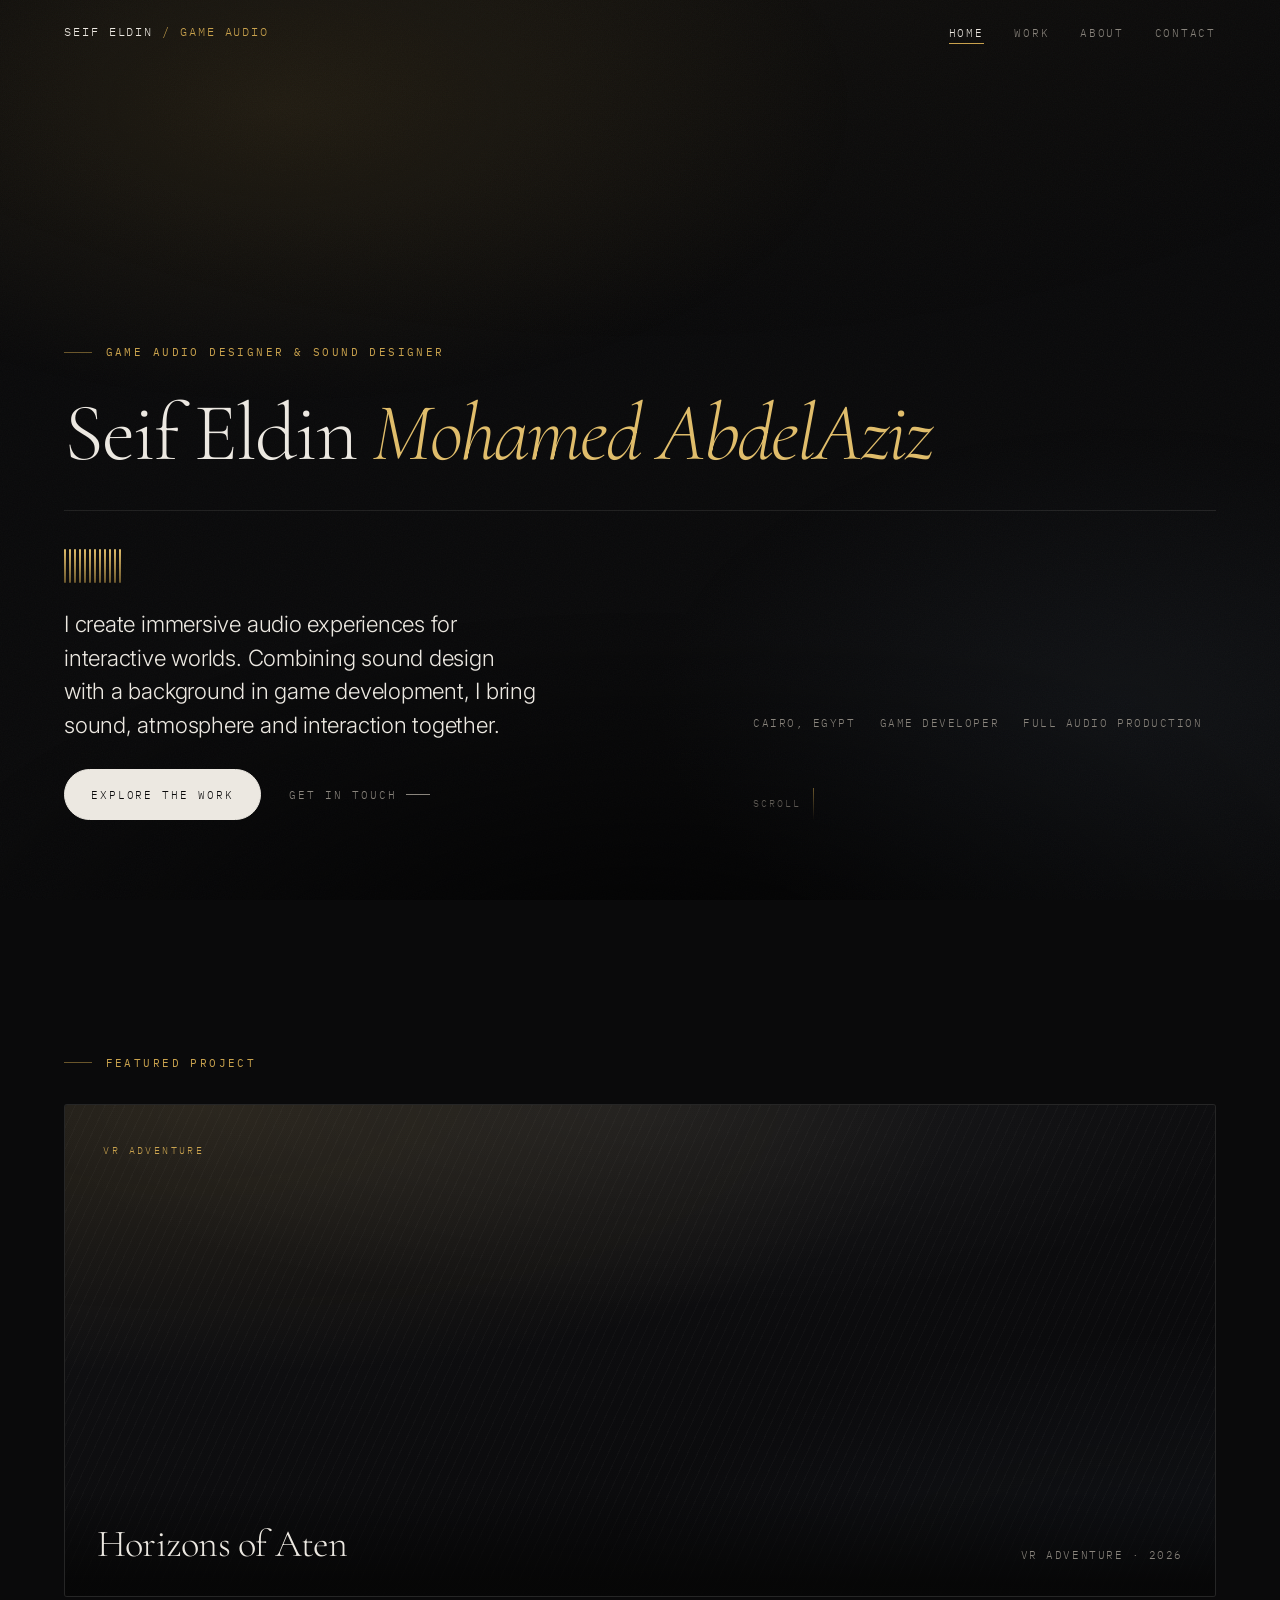
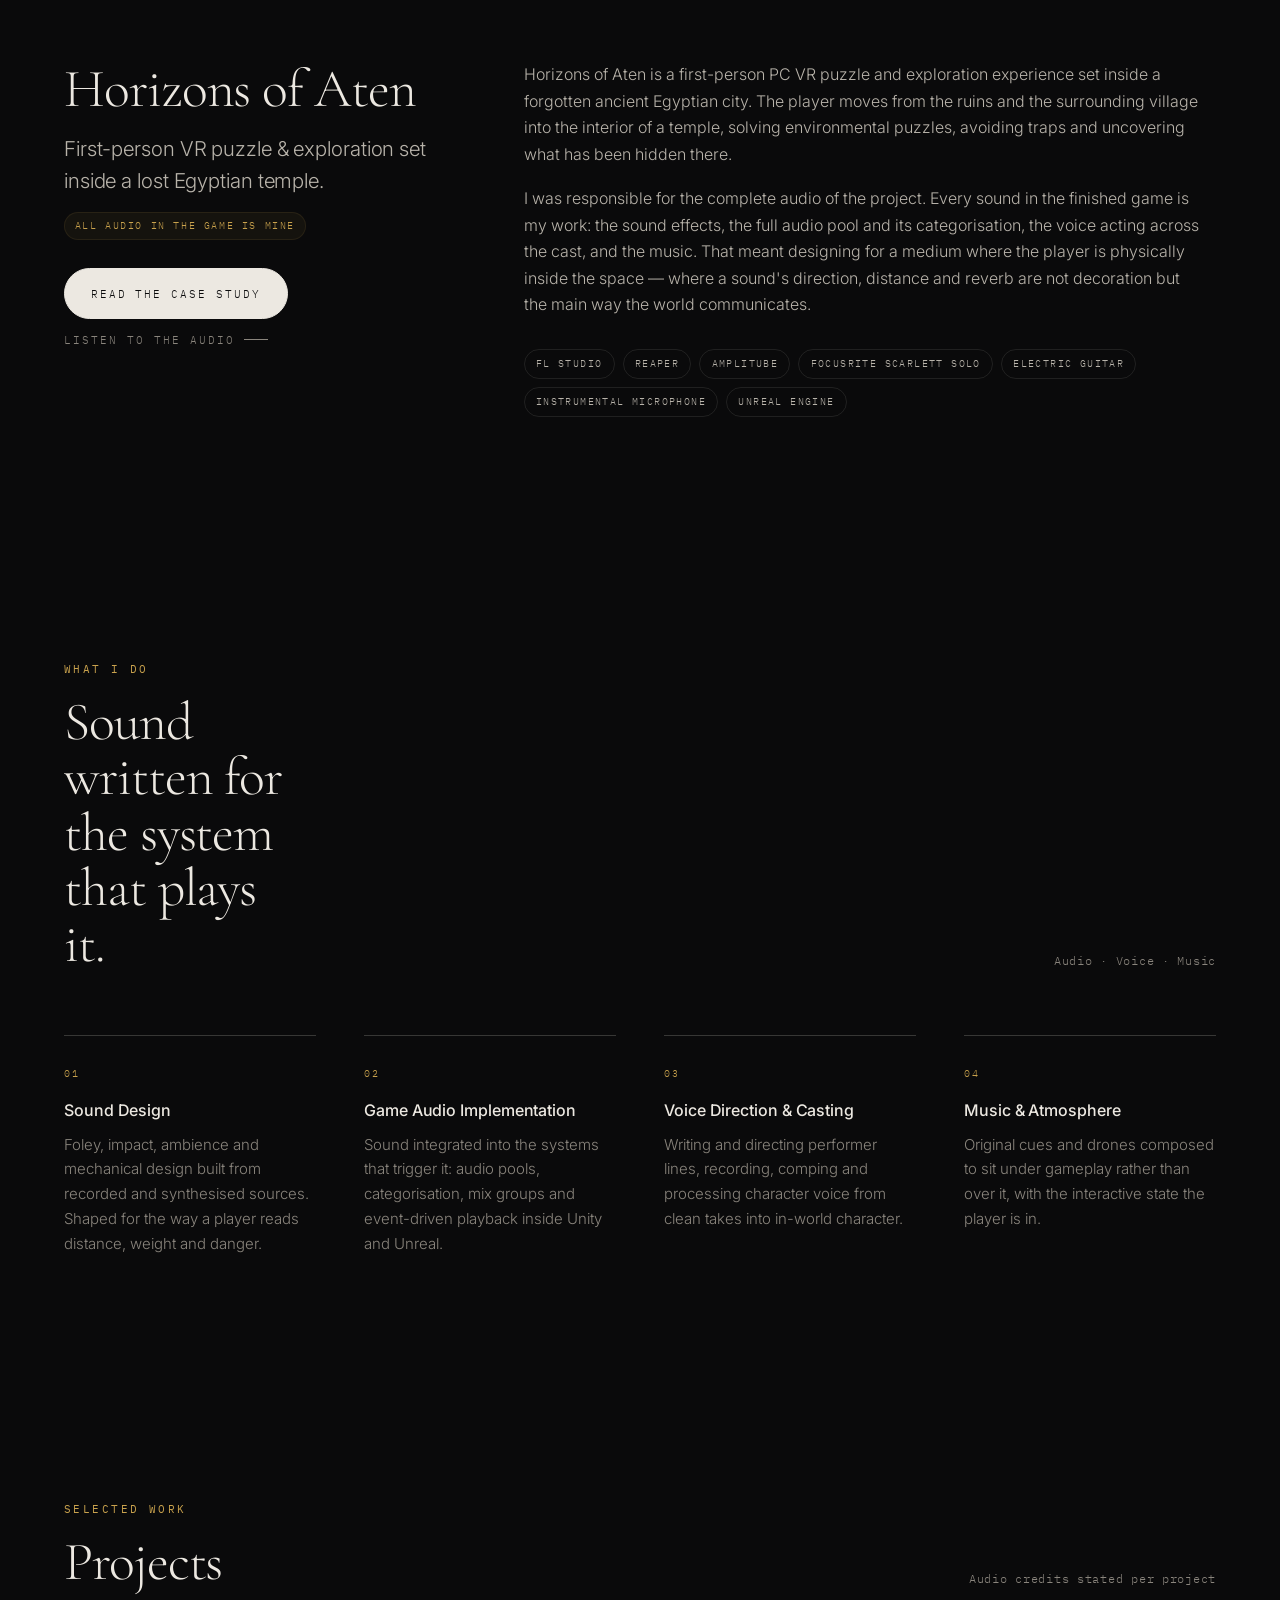
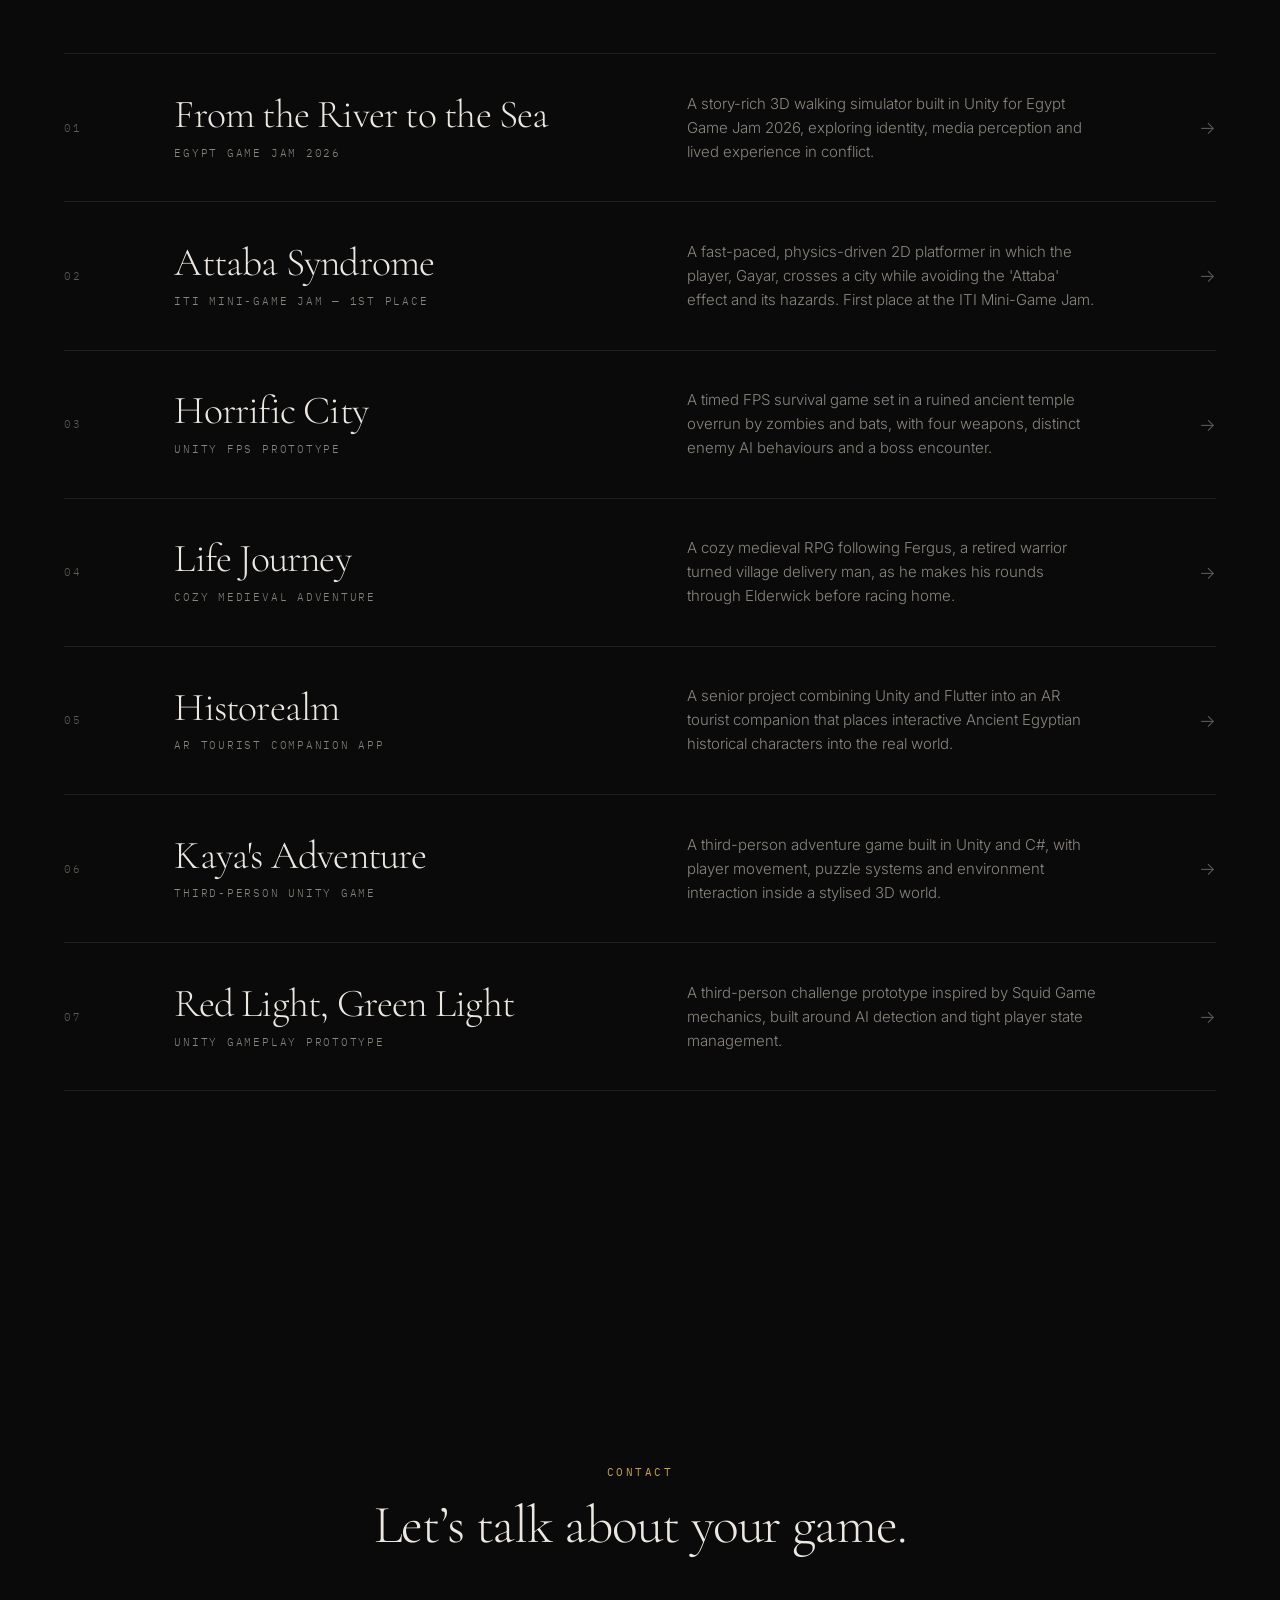
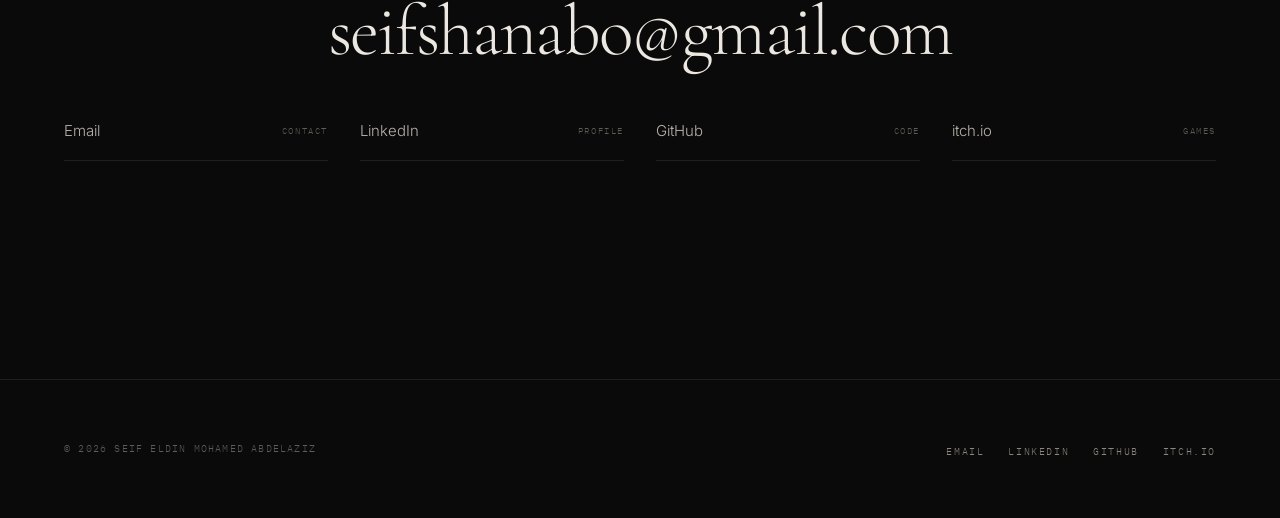
==== index.html @ 25023791 "Add game audio and sound design portfolio site Static HTML/CSS/JS portfolio with a shared audio engi" ====
<!doctype html>
<html lang="en">
<head>
<meta charset="utf-8">
<meta name="viewport" content="width=device-width, initial-scale=1">

<title>Seif Eldin — Game Audio Designer &amp; Sound Designer</title>
<meta name="description" content="Game Audio Designer and Sound Designer creating immersive sound for interactive worlds. Full audio direction, sound effects, voice and music for the VR adventure Horizons of Aten.">
<meta name="author" content="Seif Eldin Mohamed AbdelAziz">
<meta name="theme-color" content="#0a0a0b">
<meta name="robots" content="index, follow">

<meta property="og:type" content="website">
<meta property="og:title" content="Seif Eldin — Game Audio Designer &amp; Sound Designer">
<meta property="og:description" content="Immersive audio for interactive worlds. Sound design, voice and music — with a background in game development.">
<meta property="og:site_name" content="Seif Eldin">
<meta name="twitter:card" content="summary_large_image">

<link rel="icon" href="data:image/svg+xml,%3Csvg xmlns='http://www.w3.org/2000/svg' viewBox='0 0 32 32'%3E%3Crect width='32' height='32' fill='%230a0a0b'/%3E%3Cg fill='%23c9a24d'%3E%3Crect x='6' y='13' width='2' height='6'/%3E%3Crect x='10' y='9' width='2' height='14'/%3E%3Crect x='14' y='5' width='2' height='22'/%3E%3Crect x='18' y='10' width='2' height='12'/%3E%3Crect x='22' y='14' width='2' height='4'/%3E%3C/g%3E%3C/svg%3E">

<link rel="preconnect" href="https://fonts.googleapis.com">
<link rel="preconnect" href="https://fonts.gstatic.com" crossorigin>
<link rel="stylesheet" href="https://fonts.googleapis.com/css2?family=Cormorant+Garamond:ital,wght@0,300;0,400;1,300&family=IBM+Plex+Mono:wght@400;500&family=Inter:wght@300;400;500&display=swap">
<link rel="stylesheet" href="assets/css/site.css">
</head>

<body>

<a class="skip-link" href="#main">Skip to content</a>

<nav class="nav" id="nav">
  <div class="container nav__inner">
    <a class="nav__mark" href="index.html">Seif Eldin<span>&nbsp;/ Game Audio</span></a>

    <button class="nav__toggle" id="navToggle" type="button" aria-expanded="false" aria-controls="navLinks" aria-label="Toggle navigation">
      <span></span>
      <span></span>
    </button>

    <ul class="nav__links" id="navLinks">
      <li><a class="nav__link" href="index.html" aria-current="page">Home</a></li>
      <li><a class="nav__link" href="#work">Work</a></li>
      <li><a class="nav__link" href="about.html">About</a></li>
      <li><a class="nav__link" href="#contact">Contact</a></li>
    </ul>
  </div>
</nav>

<main id="main">

  <!-- ============================================================ HERO -->
  <section class="hero">
    <div class="hero__glow" aria-hidden="true"></div>

    <div class="container hero__inner">
      <p class="eyebrow eyebrow--accent">Game Audio Designer &amp; Sound Designer</p>

      <h1 class="h1 hero__title">Seif Eldin <em>Mohamed AbdelAziz</em></h1>

      <div class="hero__cols">
        <div>
          <div class="hero__bars" aria-hidden="true">
            <i></i><i></i><i></i><i></i><i></i><i></i><i></i><i></i><i></i><i></i><i></i><i></i>
          </div>

          <p class="hero__intro">I create immersive audio experiences for interactive worlds. Combining sound design with a background in game development, I bring sound, atmosphere and interaction together.</p>

          <div class="hero__actions">
            <a class="btn btn--solid" href="#featured">Explore the work</a>
            <a class="link-arrow" href="#contact">Get in touch <i></i></a>
          </div>
        </div>

        <div>
          <p class="hero__meta">
            <span>Cairo, Egypt</span>
            <span>Game Developer</span>
            <span>Full audio production</span>
          </p>
          <p class="scroll-cue">Scroll <i></i></p>
        </div>
      </div>
    </div>
  </section>

  <!-- ======================================================== FEATURED -->
  <section class="section" id="featured" aria-labelledby="featured-heading">
    <div class="container">
      <p class="eyebrow eyebrow--accent" id="featured-heading">Featured project</p>
      <div id="featured-root" class="mt-m reveal"></div>
    </div>
  </section>

  <!-- ==================================================== CAPABILITIES -->
  <section class="section section--tight" id="capabilities">
    <div class="container">
      <div class="section-head reveal">
        <div class="section-head__title">
          <p class="eyebrow eyebrow--accent eyebrow--bare">What I do</p>
          <h2 class="h2 mt-s">Sound written for the system that plays it.</h2>
        </div>
        <p class="mono">Audio &middot; Voice &middot; Music</p>
      </div>

      <div class="capability-grid reveal" id="capabilities-root"></div>
    </div>
  </section>

  <!-- ============================================================= WORK -->
  <section class="section" id="work">
    <div class="container">
      <div class="section-head reveal">
        <div class="section-head__title">
          <p class="eyebrow eyebrow--accent eyebrow--bare">Selected work</p>
          <h2 class="h2 mt-s">Projects</h2>
        </div>
        <p class="mono">Audio credits stated per project</p>
      </div>

      <ul class="project-list reveal" id="project-list"></ul>
    </div>
  </section>

  <!-- ========================================================== CONTACT -->
  <section class="section section--tight" id="contact">
    <div class="container contact-cta reveal">
      <p class="eyebrow eyebrow--accent eyebrow--bare is-centered">Contact</p>
      <h2 class="h2 mt-s">Let&rsquo;s talk about your game.</h2>

      <p class="mt-s">
        <a class="contact-cta__email" href="mailto:seifshanabo@gmail.com">seifshanabo@gmail.com</a>
      </p>

      <ul class="link-list" id="contact-links"></ul>
    </div>
  </section>

</main>

<footer class="footer">
  <div class="container footer__inner">
    <p class="footer__note">&copy; <span id="year">2026</span> Seif Eldin Mohamed AbdelAziz</p>
    <ul class="footer__links" id="footer-links"></ul>
  </div>
</footer>

<script src="assets/js/data.js"></script>
<script src="assets/js/audio.js"></script>
<script src="assets/js/site.js"></script>
</body>
</html>
---- assets/css/site.css ----
/* ==========================================================================
   Seif Eldin — Game Audio & Sound Design Portfolio
   Design system: dark cinematic editorial
   --------------------------------------------------------------------------
   Contents
   01. Tokens
   02. Reset & base
   03. Layout primitives
   04. Typography
   05. Navigation
   06. Hero
   07. Media surfaces
   08. Project list & cards
   09. Audio player
   10. A/B comparison player
   11. Project page
   12. About page
   13. Contact & footer
   14. Utilities & motion
   ========================================================================== */

/* 01. Tokens =============================================================== */

:root {
  /* Surfaces */
  --bg: #0a0a0b;
  --bg-elevated: #101011;
  --bg-deep: #060606;
  --surface: rgba(236, 232, 225, 0.028);
  --surface-hover: rgba(236, 232, 225, 0.05);

  /* Ink */
  --ink: #ece8e1;
  --ink-soft: #b8b3aa;
  --ink-dim: #8a857d;
  --ink-faint: #5f5b55;

  /* Lines */
  --line: rgba(236, 232, 225, 0.1);
  --line-strong: rgba(236, 232, 225, 0.2);

  /* Accent — restrained Egyptian gold */
  --accent: #c9a24d;
  --accent-bright: #e0bd6b;
  --accent-dim: rgba(201, 162, 77, 0.5);
  --accent-veil: rgba(201, 162, 77, 0.1);

  /* Type */
  --font-display: "Cormorant Garamond", "Iowan Old Style", "Palatino Linotype", Palatino, Georgia, serif;
  --font-sans: "Inter", -apple-system, BlinkMacSystemFont, "Segoe UI", Roboto, Helvetica, Arial, sans-serif;
  --font-mono: "IBM Plex Mono", ui-monospace, SFMono-Regular, Menlo, Consolas, monospace;

  /* Space */
  --gutter: clamp(1.25rem, 5vw, 4.5rem);
  --section-y: clamp(5rem, 12vw, 11rem);
  --maxw: 1320px;
  --maxw-read: 68ch;

  /* Motion */
  --ease: cubic-bezier(0.22, 0.61, 0.36, 1);
  --ease-out: cubic-bezier(0.16, 1, 0.3, 1);

  --radius: 3px;
}

/* 02. Reset & base ========================================================= */

*,
*::before,
*::after { box-sizing: border-box; }

* { margin: 0; }

html {
  -webkit-text-size-adjust: 100%;
  scroll-behavior: smooth;
}

@media (prefers-reduced-motion: reduce) {
  html { scroll-behavior: auto; }
}

body {
  background-color: var(--bg);
  color: var(--ink);
  font-family: var(--font-sans);
  font-size: 1rem;
  font-weight: 300;
  line-height: 1.65;
  -webkit-font-smoothing: antialiased;
  -moz-osx-font-smoothing: grayscale;
  overflow-x: hidden;
  min-height: 100vh;
}

/* Film grain + vignette. Pure CSS/SVG, no external asset. */
body::before {
  content: "";
  position: fixed;
  inset: 0;
  z-index: 1;
  pointer-events: none;
  opacity: 0.032;
  background-image: url("data:image/svg+xml,%3Csvg xmlns='http://www.w3.org/2000/svg' width='200' height='200'%3E%3Cfilter id='n'%3E%3CfeTurbulence type='fractalNoise' baseFrequency='0.82' numOctaves='3' stitchTiles='stitch'/%3E%3C/filter%3E%3Crect width='200' height='200' filter='url(%23n)'/%3E%3C/svg%3E");
}

body::after {
  content: "";
  position: fixed;
  inset: 0;
  z-index: 0;
  pointer-events: none;
  background: radial-gradient(120% 80% at 50% -10%, rgba(201, 162, 77, 0.045), transparent 62%);
}

img,
picture,
video,
canvas,
svg { display: block; max-width: 100%; }

img { height: auto; }

a {
  color: inherit;
  text-decoration: none;
}

button,
input,
select,
textarea {
  font: inherit;
  color: inherit;
}

::selection {
  background: var(--accent);
  color: #0a0a0b;
}

:focus-visible {
  outline: 1px solid var(--accent-bright);
  outline-offset: 3px;
}

/* 03. Layout primitives =================================================== */

.container {
  width: 100%;
  max-width: var(--maxw);
  margin-inline: auto;
  padding-inline: var(--gutter);
}

.container--read { max-width: calc(var(--maxw-read) + var(--gutter) * 2); }

.section {
  padding-block: var(--section-y);
  position: relative;
  z-index: 2;
}

.section--tight { padding-block: clamp(3.5rem, 7vw, 6rem); }

.page {
  padding-top: clamp(6rem, 12vw, 9rem);
  position: relative;
  z-index: 2;
}

.rule {
  height: 1px;
  background: var(--line);
  border: 0;
  width: 100%;
}

/* 04. Typography =========================================================== */

h1, h2, h3, h4 {
  font-weight: 400;
  line-height: 1.06;
  letter-spacing: -0.015em;
}

.display {
  font-family: var(--font-display);
  font-weight: 300;
  font-size: clamp(3.1rem, 11vw, 9.5rem);
  line-height: 0.92;
  letter-spacing: -0.03em;
}

.h1 {
  font-family: var(--font-display);
  font-weight: 300;
  font-size: clamp(2.6rem, 6.4vw, 5.2rem);
  line-height: 0.98;
  letter-spacing: -0.025em;
}

.h2 {
  font-family: var(--font-display);
  font-weight: 300;
  font-size: clamp(2rem, 4.2vw, 3.4rem);
  line-height: 1.03;
  letter-spacing: -0.02em;
}

.h3 {
  font-family: var(--font-display);
  font-weight: 400;
  font-size: clamp(1.45rem, 2.4vw, 2rem);
  line-height: 1.12;
}

.h4 {
  font-family: var(--font-sans);
  font-weight: 500;
  font-size: 1rem;
  line-height: 1.35;
  letter-spacing: -0.005em;
}

/* Micro label — wide-tracked uppercase mono */
.eyebrow {
  font-family: var(--font-mono);
  font-size: 0.6875rem;
  font-weight: 400;
  letter-spacing: 0.22em;
  text-transform: uppercase;
  color: var(--ink-dim);
  display: flex;
  align-items: center;
  gap: 0.85rem;
}

.eyebrow--accent { color: var(--accent); }

.eyebrow::before {
  content: "";
  width: 1.75rem;
  height: 1px;
  background: var(--accent-dim);
  flex: none;
}

.eyebrow--bare::before { display: none; }

.lede {
  font-size: clamp(1.05rem, 1.6vw, 1.375rem);
  line-height: 1.55;
  font-weight: 300;
  color: var(--ink-soft);
  letter-spacing: -0.005em;
}

.prose { max-width: var(--maxw-read); }

.prose p {
  color: var(--ink-soft);
  margin-bottom: 1.15em;
}

.prose p:last-child { margin-bottom: 0; }

.prose strong { color: var(--ink); font-weight: 500; }

.prose a {
  color: var(--ink);
  border-bottom: 1px solid var(--line-strong);
  transition: border-color 0.25s var(--ease), color 0.25s var(--ease);
}

.prose a:hover { border-color: var(--accent); color: var(--accent-bright); }

.mono {
  font-family: var(--font-mono);
  font-size: 0.75rem;
  letter-spacing: 0.06em;
  color: var(--ink-dim);
}

/* Section header block */
.section-head {
  display: flex;
  flex-wrap: wrap;
  align-items: flex-end;
  justify-content: space-between;
  gap: 1.5rem;
  margin-bottom: clamp(2.5rem, 5vw, 4.5rem);
}

.section-head__title { max-width: 22ch; }

/* 05. Navigation ========================================================== */

.nav {
  position: fixed;
  top: 0;
  left: 0;
  right: 0;
  z-index: 60;
  padding-block: 1.15rem;
  transition: background-color 0.4s var(--ease), border-color 0.4s var(--ease), padding 0.4s var(--ease);
  border-bottom: 1px solid transparent;
}

.nav.is-stuck {
  background: rgba(10, 10, 11, 0.82);
  backdrop-filter: blur(14px) saturate(1.3);
  -webkit-backdrop-filter: blur(14px) saturate(1.3);
  border-bottom-color: var(--line);
  padding-block: 0.85rem;
}

.nav__inner {
  display: flex;
  align-items: center;
  justify-content: space-between;
  gap: 1.5rem;
}

.nav__mark {
  font-family: var(--font-mono);
  font-size: 0.75rem;
  letter-spacing: 0.16em;
  text-transform: uppercase;
  color: var(--ink);
  white-space: nowrap;
}

.nav__mark span { color: var(--accent); }

.nav__links {
  display: flex;
  align-items: center;
  gap: clamp(1.25rem, 2.4vw, 2.5rem);
  list-style: none;
  padding: 0;
}

.nav__link {
  font-family: var(--font-mono);
  font-size: 0.6875rem;
  letter-spacing: 0.16em;
  text-transform: uppercase;
  color: var(--ink-dim);
  transition: color 0.25s var(--ease);
  position: relative;
  padding-block: 0.25rem;
}

.nav__link::after {
  content: "";
  position: absolute;
  left: 0;
  bottom: 0;
  height: 1px;
  width: 0;
  background: var(--accent);
  transition: width 0.35s var(--ease);
}

.nav__link:hover,
.nav__link[aria-current="page"] { color: var(--ink); }

.nav__link:hover::after,
.nav__link[aria-current="page"]::after { width: 100%; }

.nav__toggle {
  display: none;
  background: none;
  border: 0;
  cursor: pointer;
  padding: 0.5rem;
  margin-right: -0.5rem;
}

.nav__toggle span {
  display: block;
  width: 22px;
  height: 1px;
  background: var(--ink);
  transition: transform 0.35s var(--ease), opacity 0.25s var(--ease);
}

.nav__toggle span + span { margin-top: 6px; }

.nav__toggle[aria-expanded="true"] span:first-child { transform: translateY(3.5px) rotate(45deg); }
.nav__toggle[aria-expanded="true"] span:last-child { transform: translateY(-3.5px) rotate(-45deg); }

@media (max-width: 720px) {
  .nav__toggle { display: block; }

  .nav__links {
    position: fixed;
    inset: 0;
    flex-direction: column;
    justify-content: center;
    gap: 2rem;
    background: rgba(8, 8, 9, 0.97);
    backdrop-filter: blur(20px);
    -webkit-backdrop-filter: blur(20px);
    transform: translateY(-100%);
    opacity: 0;
    visibility: hidden;
    transition: transform 0.5s var(--ease-out), opacity 0.35s var(--ease), visibility 0.35s;
  }

  .nav__links.is-open {
    transform: none;
    opacity: 1;
    visibility: visible;
  }

  .nav__link { font-size: 0.9375rem; letter-spacing: 0.22em; }
  .nav__toggle { position: relative; z-index: 2; }
}

/* 06. Hero ================================================================ */

.hero {
  position: relative;
  min-height: 100svh;
  display: flex;
  align-items: flex-end;
  padding-block: clamp(8rem, 18vw, 12rem) clamp(3rem, 7vw, 5rem);
  overflow: hidden;
  z-index: 2;
}

.hero__glow {
  position: absolute;
  inset: 0;
  z-index: -1;
  pointer-events: none;
  background:
    radial-gradient(75% 55% at 22% 12%, rgba(201, 162, 77, 0.11), transparent 60%),
    radial-gradient(60% 50% at 88% 78%, rgba(84, 104, 128, 0.09), transparent 62%),
    radial-gradient(100% 70% at 50% 110%, rgba(0, 0, 0, 0.75), transparent 60%);
}

.hero__canvas {
  position: absolute;
  inset: 0;
  z-index: -1;
  width: 100%;
  height: 100%;
  pointer-events: none;
  opacity: 0.5;
}

.hero__inner { width: 100%; }

.hero__title {
  margin-block: clamp(1.25rem, 3vw, 2rem) clamp(1.5rem, 3vw, 2.25rem);
}

.hero__title em {
  font-style: italic;
  color: var(--accent-bright);
}

.hero__cols {
  display: grid;
  grid-template-columns: minmax(0, 1.35fr) minmax(0, 1fr);
  gap: clamp(2rem, 5vw, 4.5rem);
  align-items: end;
  border-top: 1px solid var(--line);
  padding-top: clamp(1.75rem, 3vw, 2.5rem);
}

@media (max-width: 860px) {
  .hero__cols { grid-template-columns: 1fr; gap: 2rem; }
}

.hero__intro {
  font-size: clamp(1.0625rem, 1.75vw, 1.4375rem);
  line-height: 1.5;
  font-weight: 300;
  color: var(--ink);
  max-width: 34ch;
  letter-spacing: -0.01em;
}

.hero__actions {
  display: flex;
  flex-wrap: wrap;
  gap: 0.75rem 1.75rem;
  align-items: center;
  margin-top: 1.75rem;
}

/* Decorative live bars in hero, marking the audio-first identity */
.hero__bars {
  display: flex;
  align-items: flex-end;
  gap: 3px;
  height: 34px;
  margin-bottom: 1.5rem;
}

.hero__bars i {
  display: block;
  width: 2px;
  background: linear-gradient(to top, var(--accent-dim), var(--accent-bright));
  border-radius: 1px;
  transform-origin: bottom;
  animation: barDrift 2.6s var(--ease) infinite alternate;
}

@keyframes barDrift {
  from { transform: scaleY(0.25); }
  to { transform: scaleY(1); }
}

.hero__meta {
  display: flex;
  flex-wrap: wrap;
  gap: 0.5rem 1.5rem;
  font-family: var(--font-mono);
  font-size: 0.6875rem;
  letter-spacing: 0.14em;
  text-transform: uppercase;
  color: var(--ink-dim);
}

.scroll-cue {
  display: inline-flex;
  align-items: center;
  gap: 0.75rem;
  font-family: var(--font-mono);
  font-size: 0.625rem;
  letter-spacing: 0.2em;
  text-transform: uppercase;
  color: var(--ink-faint);
  margin-top: clamp(2rem, 5vw, 3.5rem);
}

.scroll-cue i {
  display: block;
  width: 1px;
  height: 32px;
  background: linear-gradient(to bottom, var(--accent-dim), transparent);
}

/* 07. Media surfaces ====================================================== */

.media {
  position: relative;
  display: block;
  overflow: hidden;
  background: var(--bg-elevated);
  border: 1px solid var(--line);
  border-radius: var(--radius);
  isolation: isolate;
}

.media::after {
  content: "";
  position: absolute;
  inset: 0;
  pointer-events: none;
  background: radial-gradient(90% 70% at 50% 0%, rgba(255, 255, 255, 0.05), transparent 60%);
}

.media img,
.media video {
  width: 100%;
  height: 100%;
  object-fit: cover;
  display: block;
}

.media--16x9 { aspect-ratio: 16 / 9; }
.media--3x2 { aspect-ratio: 3 / 2; }
.media--4x5 { aspect-ratio: 4 / 5; }
.media--1x1 { aspect-ratio: 1 / 1; }
.media--21x9 { aspect-ratio: 21 / 9; }

/* Typographic fallback used until real artwork is supplied */
.media__fallback {
  position: absolute;
  inset: 0;
  display: flex;
  flex-direction: column;
  justify-content: space-between;
  padding: clamp(1.25rem, 3vw, 2.5rem);
  background:
    radial-gradient(120% 100% at 12% 0%, rgba(201, 162, 77, 0.12), transparent 55%),
    radial-gradient(90% 90% at 100% 100%, rgba(90, 110, 135, 0.1), transparent 60%),
    linear-gradient(160deg, #131315 0%, #0c0c0e 55%, #08080a 100%);
}

.media__fallback::before {
  content: "";
  position: absolute;
  inset: 0;
  background-image: repeating-linear-gradient(115deg, rgba(236, 232, 225, 0.035) 0 1px, transparent 1px 9px);
  opacity: 0.7;
}

.media__fallback > * { position: relative; }

.media__fallback-mark {
  font-family: var(--font-mono);
  font-size: 0.625rem;
  letter-spacing: 0.24em;
  text-transform: uppercase;
  color: var(--accent);
}

.media__fallback-title {
  font-family: var(--font-display);
  font-weight: 300;
  font-size: clamp(1.75rem, 4.2vw, 3.6rem);
  line-height: 1;
  letter-spacing: -0.02em;
  color: var(--ink);
  max-width: 16ch;
}

.media__caption {
  position: absolute;
  left: 0;
  right: 0;
  bottom: 0;
  padding: clamp(1.25rem, 3vw, 2rem);
  background: linear-gradient(to top, rgba(6, 6, 6, 0.92) 12%, transparent);
  display: flex;
  align-items: flex-end;
  justify-content: space-between;
  gap: 1.5rem;
}

.media__caption-text {
  font-family: var(--font-display);
  font-size: clamp(1.35rem, 3vw, 2.4rem);
  font-weight: 300;
  line-height: 1.05;
  letter-spacing: -0.02em;
}

.media__caption-meta {
  font-family: var(--font-mono);
  font-size: 0.6875rem;
  letter-spacing: 0.14em;
  text-transform: uppercase;
  color: var(--ink-dim);
  text-align: right;
  flex: none;
}

.embed {
  position: relative;
  aspect-ratio: 16 / 9;
  background: var(--bg-deep);
  border: 1px solid var(--line);
  border-radius: var(--radius);
  overflow: hidden;
}

.embed iframe {
  position: absolute;
  inset: 0;
  width: 100%;
  height: 100%;
  border: 0;
}

/* 08. Project list & cards =============================================== */

/* Editorial index rows — the primary way work is listed */
.project-list {
  list-style: none;
  padding: 0;
  border-top: 1px solid var(--line);
}

.project-row { border-bottom: 1px solid var(--line); }

.project-row__link {
  display: grid;
  grid-template-columns: 4.5rem minmax(0, 1.5fr) minmax(0, 1.5fr) auto;
  align-items: center;
  gap: clamp(1rem, 3vw, 2.5rem);
  padding-block: clamp(1.5rem, 3vw, 2.35rem);
  position: relative;
  transition: padding-left 0.45s var(--ease), background-color 0.45s var(--ease);
}

.project-row__link::before {
  content: "";
  position: absolute;
  left: 0;
  top: 0;
  bottom: 0;
  width: 1px;
  background: var(--accent);
  transform: scaleY(0);
  transform-origin: top;
  transition: transform 0.5s var(--ease-out);
}

.project-row__link:hover { padding-left: clamp(0.75rem, 2vw, 1.5rem); }
.project-row__link:hover::before { transform: scaleY(1); }

.project-row__index {
  font-family: var(--font-mono);
  font-size: 0.6875rem;
  letter-spacing: 0.14em;
  color: var(--ink-faint);
  transition: color 0.35s var(--ease);
}

.project-row__link:hover .project-row__index { color: var(--accent); }

.project-row__title {
  font-family: var(--font-display);
  font-weight: 300;
  font-size: clamp(1.5rem, 3.1vw, 2.5rem);
  line-height: 1.05;
  letter-spacing: -0.02em;
  color: var(--ink);
}

.project-row__sub {
  font-family: var(--font-mono);
  font-size: 0.6875rem;
  letter-spacing: 0.16em;
  text-transform: uppercase;
  color: var(--ink-dim);
  margin-top: 0.5rem;
}

.project-row__desc {
  color: var(--ink-dim);
  font-size: 0.9375rem;
  line-height: 1.6;
  max-width: 46ch;
}

.project-row__arrow {
  font-size: 1.1rem;
  color: var(--ink-faint);
  transition: transform 0.45s var(--ease-out), color 0.35s var(--ease);
  flex: none;
}

.project-row__link:hover .project-row__arrow {
  transform: translateX(6px);
  color: var(--accent-bright);
}

@media (max-width: 900px) {
  .project-row__link {
    grid-template-columns: 2.75rem minmax(0, 1fr) auto;
    gap: 1rem;
  }
  .project-row__desc { display: none; }
}

/* Card grid — used for the featured + project index pages */
.card-grid {
  display: grid;
  grid-template-columns: repeat(auto-fit, minmax(min(100%, 340px), 1fr));
  gap: clamp(1.5rem, 3.5vw, 3.25rem);
  list-style: none;
  padding: 0;
}

.card { position: relative; }

.card__link { display: block; }

.card .media {
  transition: border-color 0.45s var(--ease), transform 0.6s var(--ease-out);
}

.card__link:hover .media { border-color: var(--line-strong); transform: translateY(-3px); }

.card__body { padding-top: 1.25rem; }

.card__meta {
  display: flex;
  flex-wrap: wrap;
  gap: 0.5rem 1rem;
  font-family: var(--font-mono);
  font-size: 0.625rem;
  letter-spacing: 0.18em;
  text-transform: uppercase;
  color: var(--ink-faint);
  margin-bottom: 0.7rem;
}

.card__title {
  font-family: var(--font-display);
  font-weight: 300;
  font-size: clamp(1.35rem, 2.2vw, 1.85rem);
  line-height: 1.1;
  letter-spacing: -0.015em;
  transition: color 0.3s var(--ease);
}

.card__link:hover .card__title { color: var(--accent-bright); }

.card__desc {
  color: var(--ink-dim);
  font-size: 0.9375rem;
  margin-top: 0.65rem;
  line-height: 1.6;
}

.card__credit {
  display: inline-block;
  margin-top: 0.9rem;
  font-family: var(--font-mono);
  font-size: 0.625rem;
  letter-spacing: 0.16em;
  text-transform: uppercase;
  color: var(--accent);
  border: 1px solid var(--accent-veil);
  background: rgba(201, 162, 77, 0.06);
  padding: 0.3rem 0.6rem;
  border-radius: 999px;
}

/* 09. Audio player ======================================================= */

.audio-group { margin-bottom: clamp(2.25rem, 4vw, 3.5rem); }

.audio-group__head {
  display: flex;
  align-items: baseline;
  justify-content: space-between;
  gap: 1.5rem;
  padding-bottom: 0.85rem;
  border-bottom: 1px solid var(--line);
  margin-bottom: 0.35rem;
}

.audio-group__title {
  font-family: var(--font-mono);
  font-size: 0.6875rem;
  letter-spacing: 0.2em;
  text-transform: uppercase;
  color: var(--ink);
}

.audio-group__count {
  font-family: var(--font-mono);
  font-size: 0.625rem;
  letter-spacing: 0.14em;
  color: var(--ink-faint);
}

.audio-group__note {
  color: var(--ink-faint);
  font-size: 0.875rem;
  line-height: 1.6;
  max-width: 62ch;
  margin-block: 0.9rem 0.25rem;
}

/* A single track row */
.track {
  display: grid;
  grid-template-columns: 2.75rem minmax(0, 1fr);
  align-items: center;
  gap: clamp(0.75rem, 1.8vw, 1.35rem);
  padding-block: 0.9rem;
  border-bottom: 1px solid var(--line);
  transition: background-color 0.35s var(--ease);
}

.track:hover { background: var(--surface); }

.track__main { min-width: 0; }

.track__top {
  display: flex;
  align-items: baseline;
  justify-content: space-between;
  gap: 1rem;
}

.track__title {
  font-size: 0.9375rem;
  font-weight: 400;
  color: var(--ink);
  letter-spacing: -0.005em;
  transition: color 0.3s var(--ease);
}

.track.is-active .track__title { color: var(--accent-bright); }

.track__time {
  font-family: var(--font-mono);
  font-size: 0.6875rem;
  letter-spacing: 0.06em;
  color: var(--ink-faint);
  white-space: nowrap;
  font-variant-numeric: tabular-nums;
  flex: none;
}

.track__desc {
  font-size: 0.8125rem;
  color: var(--ink-faint);
  margin-top: 0.25rem;
  line-height: 1.5;
}

.track__tags {
  display: flex;
  flex-wrap: wrap;
  gap: 0.4rem;
  margin-top: 0.5rem;
}

.tag {
  font-family: var(--font-mono);
  font-size: 0.5625rem;
  letter-spacing: 0.14em;
  text-transform: uppercase;
  color: var(--ink-dim);
  border: 1px solid var(--line);
  padding: 0.15rem 0.45rem;
  border-radius: 999px;
}

/* Progress bar */
.track__bar {
  position: relative;
  height: 14px;
  margin-top: 0.7rem;
  cursor: pointer;
  display: flex;
  align-items: center;
  touch-action: none;
}

.track__bar::before {
  content: "";
  position: absolute;
  left: 0;
  right: 0;
  height: 2px;
  background: var(--line);
  border-radius: 1px;
}

.track__fill {
  position: absolute;
  left: 0;
  height: 2px;
  width: 0;
  background: var(--accent);
  border-radius: 1px;
  transition: background-color 0.3s var(--ease);
}

.track__handle {
  position: absolute;
  left: 0;
  width: 8px;
  height: 8px;
  border-radius: 50%;
  background: var(--accent-bright);
  transform: translateX(-50%) scale(0.6);
  opacity: 0;
  transition: opacity 0.25s var(--ease), transform 0.25s var(--ease);
  pointer-events: none;
}

.track:hover .track__handle,
.track__bar:focus-visible .track__handle,
.track.is-active .track__handle { opacity: 1; transform: translateX(-50%) scale(1); }

.track__bar:hover .track__fill { background: var(--accent-bright); }
.track__bar.is-scrubbing { cursor: grabbing; }

/* Play button */
.track__play {
  width: 2.6rem;
  height: 2.6rem;
  border-radius: 50%;
  border: 1px solid var(--line-strong);
  background: transparent;
  cursor: pointer;
  display: grid;
  place-items: center;
  flex: none;
  position: relative;
  color: var(--ink);
  transition: border-color 0.3s var(--ease), background-color 0.3s var(--ease), color 0.3s var(--ease), transform 0.3s var(--ease);
}

.track__play:hover {
  border-color: var(--accent);
  color: var(--accent-bright);
  background: var(--accent-veil);
}

.track__play svg { width: 13px; height: 13px; fill: currentColor; }

.track.is-active .track__play {
  border-color: var(--accent);
  background: var(--accent);
  color: #0a0a0b;
}

.track__play .icon--pause { display: none; }
.track.is-active.is-playing .track__play .icon--play { display: none; }
.track.is-active.is-playing .track__play .icon--pause { display: block; }

.track.is-loading .track__play::after {
  content: "";
  position: absolute;
  inset: -1px;
  border-radius: 50%;
  border: 1px solid transparent;
  border-top-color: var(--accent-bright);
  animation: spin 0.75s linear infinite;
}

@keyframes spin { to { transform: rotate(360deg); } }

.track.is-error .track__play {
  border-color: #8a4a3c;
  color: #c47a63;
}

.track__status {
  display: none;
  font-family: var(--font-mono);
  font-size: 0.6875rem;
  letter-spacing: 0.08em;
  color: #c47a63;
  margin-top: 0.5rem;
}

.track.is-error .track__status { display: block; }

.track__status--info { color: var(--accent); }

/* Live spectrum meter — only queried for the active track */
.track__meter {
  display: none;
  align-items: flex-end;
  gap: 2px;
  height: 18px;
  margin-top: 0.6rem;
}

.track.is-active .track__meter { display: flex; }

.track__meter i {
  width: 2px;
  height: 2px;
  background: var(--accent-dim);
  border-radius: 1px;
  transition: height 0.09s linear;
}

.tracks-empty {
  padding-block: 2rem;
  color: var(--ink-faint);
  font-size: 0.9375rem;
  border-bottom: 1px solid var(--line);
}

/* 10. A/B comparison player ============================================= */

.ab {
  border: 1px solid var(--line);
  border-radius: var(--radius);
  padding: clamp(1.25rem, 3vw, 2rem);
  background: linear-gradient(180deg, rgba(255, 255, 255, 0.02), transparent);
}

.ab__head {
  display: flex;
  flex-wrap: wrap;
  align-items: baseline;
  justify-content: space-between;
  gap: 1rem;
  margin-bottom: 1.35rem;
}

.ab__title {
  font-size: 0.9375rem;
  font-weight: 400;
  color: var(--ink);
}

.ab__desc {
  font-size: 0.8125rem;
  color: var(--ink-faint);
  margin-top: 0.35rem;
  max-width: 58ch;
  line-height: 1.55;
}

.ab__switch {
  display: inline-flex;
  border: 1px solid var(--line);
  border-radius: 999px;
  padding: 3px;
  gap: 2px;
  flex: none;
}

.ab__btn {
  border: 0;
  background: transparent;
  cursor: pointer;
  padding: 0.4rem 0.95rem;
  border-radius: 999px;
  font-family: var(--font-mono);
  font-size: 0.625rem;
  letter-spacing: 0.16em;
  text-transform: uppercase;
  color: var(--ink-dim);
  transition: color 0.25s var(--ease), background-color 0.25s var(--ease);
}

.ab__btn:hover { color: var(--ink); }

.ab__btn[aria-pressed="true"] {
  background: var(--accent);
  color: #0a0a0b;
}

.ab__transport {
  display: flex;
  align-items: center;
  gap: 1rem;
}

.ab__play {
  width: 3rem;
  height: 3rem;
  border-radius: 50%;
  border: 1px solid var(--accent-dim);
  background: transparent;
  color: var(--accent-bright);
  cursor: pointer;
  display: grid;
  place-items: center;
  flex: none;
  transition: background-color 0.3s var(--ease), transform 0.3s var(--ease);
}

.ab__play:hover { background: var(--accent-veil); }

.ab__play svg { width: 15px; height: 15px; fill: currentColor; }

.ab__play .icon--pause { display: none; }
.ab.is-playing .ab__play .icon--play { display: none; }
.ab.is-playing .ab__play .icon--pause { display: block; }

.ab__progress { flex: 1; }

.ab__caption {
  font-family: var(--font-mono);
  font-size: 0.625rem;
  letter-spacing: 0.16em;
  text-transform: uppercase;
  color: var(--accent);
  margin-top: 0.9rem;
  min-height: 1em;
}

/* 11. Project page ======================================================= */

.project-hero {
  position: relative;
  padding-top: clamp(7rem, 14vw, 10rem);
  z-index: 2;
}

.project-hero__glow {
  position: absolute;
  inset: -20% 0 auto 0;
  height: 90%;
  z-index: -1;
  background: radial-gradient(60% 60% at 20% 30%, rgba(201, 162, 77, 0.09), transparent 65%);
  pointer-events: none;
}

.project-hero__title { margin-block: 1.5rem 1.75rem; }

.project-hero__lede { max-width: 62ch; }

.meta-bar {
  display: grid;
  grid-template-columns: repeat(auto-fit, minmax(150px, 1fr));
  gap: 1.5rem 2rem;
  border-top: 1px solid var(--line);
  border-bottom: 1px solid var(--line);
  padding-block: clamp(1.25rem, 2.5vw, 1.75rem);
  margin-block: clamp(2rem, 4vw, 3rem);
}

.meta-bar__item { min-width: 0; }

.meta-bar__label {
  font-family: var(--font-mono);
  font-size: 0.5625rem;
  letter-spacing: 0.2em;
  text-transform: uppercase;
  color: var(--ink-faint);
  margin-bottom: 0.5rem;
}

.meta-bar__value {
  font-size: 0.9375rem;
  color: var(--ink);
  line-height: 1.45;
}

.project-hero__media { margin-top: clamp(2rem, 4vw, 3.25rem); }

/* Two-column content blocks */
.split {
  display: grid;
  grid-template-columns: minmax(0, 0.8fr) minmax(0, 1.4fr);
  gap: clamp(2rem, 5vw, 5rem);
  align-items: start;
}

@media (max-width: 860px) {
  .split { grid-template-columns: 1fr; gap: 2.5rem; }
}

.split__aside { position: sticky; top: 6rem; }

@media (max-width: 860px) { .split__aside { position: static; } }

/* Contribution list */
.contribution-list {
  list-style: none;
  padding: 0;
  counter-reset: contrib;
}

.contribution-list li {
  position: relative;
  padding: 1.15rem 0 1.15rem 3rem;
  border-bottom: 1px solid var(--line);
  color: var(--ink-soft);
  font-size: 0.9375rem;
  line-height: 1.6;
}

.contribution-list li::before {
  counter-increment: contrib;
  content: counter(contrib, decimal-leading-zero);
  position: absolute;
  left: 0;
  top: 1.25rem;
  font-family: var(--font-mono);
  font-size: 0.625rem;
  letter-spacing: 0.14em;
  color: var(--accent);
}

.contribution-list li strong { color: var(--ink); font-weight: 500; }

/* Tool / credit chips */
.chips {
  display: flex;
  flex-wrap: wrap;
  gap: 0.5rem;
  list-style: none;
  padding: 0;
}

.chips li {
  font-family: var(--font-mono);
  font-size: 0.625rem;
  letter-spacing: 0.14em;
  text-transform: uppercase;
  color: var(--ink-soft);
  border: 1px solid var(--line);
  padding: 0.35rem 0.7rem;
  border-radius: 999px;
  transition: border-color 0.3s var(--ease), color 0.3s var(--ease);
}

.chips li:hover { border-color: var(--accent-dim); color: var(--ink); }

/* Gallery */
.gallery {
  display: grid;
  grid-template-columns: repeat(auto-fit, minmax(min(100%, 280px), 1fr));
  gap: clamp(0.75rem, 2vw, 1.5rem);
}

.gallery figure { margin: 0; }

.gallery figcaption {
  font-family: var(--font-mono);
  font-size: 0.625rem;
  letter-spacing: 0.12em;
  text-transform: uppercase;
  color: var(--ink-faint);
  margin-top: 0.7rem;
}

.gallery--wide > figure:first-child { grid-column: 1 / -1; }

/* Next project */
.next-project {
  display: block;
  border-top: 1px solid var(--line);
  padding-block: clamp(3rem, 7vw, 5rem);
  position: relative;
  z-index: 2;
  transition: background-color 0.5s var(--ease);
}

.next-project:hover { background: var(--surface); }

.next-project__inner {
  display: flex;
  align-items: center;
  justify-content: space-between;
  gap: 2rem;
}

.next-project__title {
  font-family: var(--font-display);
  font-weight: 300;
  font-size: clamp(1.75rem, 4.5vw, 3.4rem);
  letter-spacing: -0.02em;
  line-height: 1.05;
  transition: color 0.35s var(--ease);
}

.next-project:hover .next-project__title { color: var(--accent-bright); }

/* 12. About page ========================================================= */

.about-grid {
  display: grid;
  grid-template-columns: minmax(0, 1fr) minmax(0, 1.55fr);
  gap: clamp(2rem, 5vw, 5rem);
  align-items: start;
}

@media (max-width: 900px) { .about-grid { grid-template-columns: 1fr; } }

.about-portrait {
  border: 1px solid var(--line);
  border-radius: var(--radius);
  overflow: hidden;
  background: linear-gradient(150deg, #131315, #08080a);
  aspect-ratio: 4 / 5;
  display: grid;
  place-items: center;
  position: relative;
}

.about-portrait img { width: 100%; height: 100%; object-fit: cover; }

.about-portrait__initials {
  font-family: var(--font-display);
  font-size: clamp(3rem, 8vw, 6rem);
  color: rgba(236, 232, 225, 0.14);
  letter-spacing: 0.02em;
}

.facts {
  list-style: none;
  padding: 0;
  margin-top: 1.75rem;
  border-top: 1px solid var(--line);
}

.facts li {
  display: flex;
  justify-content: space-between;
  gap: 1.5rem;
  padding-block: 0.8rem;
  border-bottom: 1px solid var(--line);
  font-size: 0.875rem;
}

.facts__k { color: var(--ink-faint); font-family: var(--font-mono); font-size: 0.6875rem; letter-spacing: 0.12em; text-transform: uppercase; }
.facts__v { color: var(--ink); text-align: right; }

.timeline { list-style: none; padding: 0; }

.timeline__item {
  display: grid;
  grid-template-columns: minmax(0, 12rem) minmax(0, 1fr);
  gap: clamp(1rem, 3vw, 2.5rem);
  padding-block: clamp(1.5rem, 3vw, 2.25rem);
  border-bottom: 1px solid var(--line);
}

@media (max-width: 700px) { .timeline__item { grid-template-columns: 1fr; gap: 0.6rem; } }

.timeline__when {
  font-family: var(--font-mono);
  font-size: 0.6875rem;
  letter-spacing: 0.14em;
  text-transform: uppercase;
  color: var(--ink-faint);
  padding-top: 0.3rem;
}

.timeline__what h3 { margin-bottom: 0.35rem; }

.timeline__org {
  font-size: 0.875rem;
  color: var(--accent);
  margin-bottom: 0.7rem;
}

.timeline__body {
  color: var(--ink-dim);
  font-size: 0.9375rem;
  line-height: 1.65;
}

.skill-groups {
  display: grid;
  grid-template-columns: repeat(auto-fit, minmax(min(100%, 260px), 1fr));
  gap: clamp(1.75rem, 4vw, 3rem);
}

.skill-group__title {
  font-family: var(--font-mono);
  font-size: 0.625rem;
  letter-spacing: 0.2em;
  text-transform: uppercase;
  color: var(--ink-faint);
  padding-bottom: 0.75rem;
  border-bottom: 1px solid var(--line);
  margin-bottom: 1rem;
}

.skill-group ul {
  list-style: none;
  padding: 0;
  display: flex;
  flex-wrap: wrap;
  gap: 0.5rem;
}

.skill-group li {
  font-size: 0.875rem;
  color: var(--ink-soft);
  border: 1px solid var(--line);
  padding: 0.3rem 0.65rem;
  border-radius: 999px;
  transition: border-color 0.3s var(--ease), color 0.3s var(--ease);
}

.skill-group li:hover { border-color: var(--accent-dim); color: var(--ink); }

.skill-group li.is-focus {
  border-color: var(--accent-veil);
  background: rgba(201, 162, 77, 0.06);
  color: var(--accent-bright);
}

.award-item {
  display: grid;
  grid-template-columns: minmax(0, 1fr) auto;
  gap: 1.5rem;
  align-items: baseline;
  padding-block: clamp(1.25rem, 2.5vw, 1.75rem);
  border-bottom: 1px solid var(--line);
}

.award-item__title { font-size: 1.0625rem; color: var(--ink); }
.award-item__org { font-size: 0.875rem; color: var(--ink-dim); margin-top: 0.35rem; }
.award-item__year { font-family: var(--font-mono); font-size: 0.6875rem; letter-spacing: 0.14em; color: var(--accent); flex: none; }

/* 13. Buttons, contact & footer ========================================== */

.btn {
  display: inline-flex;
  align-items: center;
  gap: 0.75rem;
  font-family: var(--font-mono);
  font-size: 0.6875rem;
  letter-spacing: 0.18em;
  text-transform: uppercase;
  padding: 0.95rem 1.6rem;
  border: 1px solid var(--line-strong);
  border-radius: 999px;
  color: var(--ink);
  background: transparent;
  cursor: pointer;
  transition: border-color 0.35s var(--ease), background-color 0.35s var(--ease), color 0.35s var(--ease), transform 0.35s var(--ease);
}

.btn:hover {
  border-color: var(--accent);
  color: var(--accent-bright);
  background: var(--accent-veil);
  transform: translateY(-1px);
}

.btn--solid {
  background: var(--ink);
  color: #0a0a0b;
  border-color: var(--ink);
}

.btn--solid:hover {
  background: var(--accent-bright);
  border-color: var(--accent-bright);
  color: #0a0a0b;
}

.link-arrow {
  display: inline-flex;
  align-items: center;
  gap: 0.6rem;
  font-family: var(--font-mono);
  font-size: 0.6875rem;
  letter-spacing: 0.18em;
  text-transform: uppercase;
  color: var(--ink-dim);
  transition: color 0.3s var(--ease);
}

.link-arrow i {
  display: block;
  width: 1.5rem;
  height: 1px;
  background: currentColor;
  transition: width 0.35s var(--ease-out);
}

.link-arrow:hover { color: var(--accent-bright); }
.link-arrow:hover i { width: 2.25rem; }

.link-list {
  list-style: none;
  padding: 0;
  display: grid;
  grid-template-columns: repeat(auto-fit, minmax(min(100%, 240px), 1fr));
  gap: 0.75rem 2rem;
  margin-top: 2rem;
}

.link-list a {
  display: flex;
  align-items: center;
  justify-content: space-between;
  gap: 1rem;
  padding-block: 1rem;
  border-bottom: 1px solid var(--line);
  font-size: 0.9375rem;
  color: var(--ink-soft);
  transition: color 0.3s var(--ease), border-color 0.3s var(--ease);
}

.link-list a:hover { color: var(--ink); border-color: var(--accent-dim); }

.link-list .link-list__kind {
  font-family: var(--font-mono);
  font-size: 0.5625rem;
  letter-spacing: 0.18em;
  text-transform: uppercase;
  color: var(--ink-faint);
}

.contact-cta {
  text-align: center;
  padding-block: clamp(4rem, 10vw, 8rem);
}

.contact-cta__email {
  display: inline-block;
  font-family: var(--font-display);
  font-weight: 300;
  font-size: clamp(1.6rem, 6vw, 4.5rem);
  letter-spacing: -0.025em;
  line-height: 1.1;
  margin-top: 1.5rem;
  word-break: break-word;
  transition: color 0.4s var(--ease);
}

.contact-cta__email:hover { color: var(--accent-bright); }

.footer {
  border-top: 1px solid var(--line);
  padding-block: clamp(2.5rem, 5vw, 3.5rem);
  position: relative;
  z-index: 2;
}

.footer__inner {
  display: flex;
  flex-wrap: wrap;
  align-items: center;
  justify-content: space-between;
  gap: 1.25rem 2rem;
}

.footer__note {
  font-family: var(--font-mono);
  font-size: 0.625rem;
  letter-spacing: 0.12em;
  text-transform: uppercase;
  color: var(--ink-faint);
}

.footer__links {
  display: flex;
  flex-wrap: wrap;
  gap: 1.5rem;
  list-style: none;
  padding: 0;
}

.footer__links a {
  font-family: var(--font-mono);
  font-size: 0.625rem;
  letter-spacing: 0.16em;
  text-transform: uppercase;
  color: var(--ink-dim);
  transition: color 0.3s var(--ease);
}

.footer__links a:hover { color: var(--accent-bright); }

/* 14. Utilities & motion ================================================= */

.skip-link {
  position: absolute;
  left: -9999px;
  top: 0;
  z-index: 100;
  background: var(--ink);
  color: #0a0a0b;
  padding: 0.75rem 1.25rem;
  font-family: var(--font-mono);
  font-size: 0.75rem;
}

.skip-link:focus { left: 1rem; top: 1rem; }

.visually-hidden {
  position: absolute;
  width: 1px;
  height: 1px;
  padding: 0;
  overflow: hidden;
  clip: rect(0, 0, 0, 0);
  white-space: nowrap;
  border: 0;
}

.mt-0 { margin-top: 0; }
.mt-s { margin-top: 1rem; }
.mt-m { margin-top: 2rem; }
.mt-l { margin-top: clamp(2.5rem, 5vw, 4rem); }
.mb-m { margin-bottom: 2rem; }

.measure { max-width: var(--maxw-read); }

.reveal {
  opacity: 0;
  transform: translateY(18px);
  transition: opacity 0.9s var(--ease-out), transform 0.9s var(--ease-out);
}

.reveal.is-visible { opacity: 1; transform: none; }

@media (prefers-reduced-motion: reduce) {
  .reveal { opacity: 1; transform: none; transition: none; }
  .hero__bars i { animation: none; transform: scaleY(0.6); }
  .track__meter { display: none !important; }
  * { animation-duration: 0.001ms !important; animation-iteration-count: 1 !important; transition-duration: 0.001ms !important; }
}

/* 15. Page components =================================================== */

/* Anchors clear the fixed navigation when jumped to */
[id] { scroll-margin-top: 6.5rem; }

/* Hero decorative bars need an explicit height to scale from */
.hero__bars i { height: 100%; }
.hero__bars i:nth-child(2n) { animation-duration: 3.4s; animation-delay: -0.6s; }
.hero__bars i:nth-child(3n) { animation-duration: 2s; animation-delay: -1.1s; }

/* Capabilities — editorial four-column block, deliberately not boxed */
.capability-grid {
  display: grid;
  grid-template-columns: repeat(auto-fit, minmax(min(100%, 240px), 1fr));
  gap: clamp(1.5rem, 4vw, 3rem);
}

.capability { border-top: 1px solid var(--line-strong); padding-top: 1.35rem; }

.capability__index {
  font-family: var(--font-mono);
  font-size: 0.625rem;
  letter-spacing: 0.2em;
  color: var(--accent);
}

.capability__title { margin-top: 1rem; }
.capability__body { margin-top: 0.7rem; color: var(--ink-dim); font-size: 0.9375rem; line-height: 1.65; }

/* Audio category jump list */
.audio-nav {
  display: flex;
  flex-wrap: wrap;
  gap: 0.5rem;
  list-style: none;
  padding: 0;
}

.audio-nav a {
  display: inline-block;
  font-family: var(--font-mono);
  font-size: 0.625rem;
  letter-spacing: 0.14em;
  text-transform: uppercase;
  color: var(--ink-soft);
  border: 1px solid var(--line);
  padding: 0.35rem 0.7rem;
  border-radius: 999px;
  transition: border-color 0.3s var(--ease), color 0.3s var(--ease);
}

.audio-nav a:hover { border-color: var(--accent-dim); color: var(--ink); }

/* Utility: centre a flex row */
.is-centered { justify-content: center; }

/* Print — the About page doubles as a CV sheet */
@media print {
  body { background: #fff; color: #111; }
  body::before, body::after, .nav, .footer, .hero__canvas { display: none !important; }
  a { color: #111; }
}
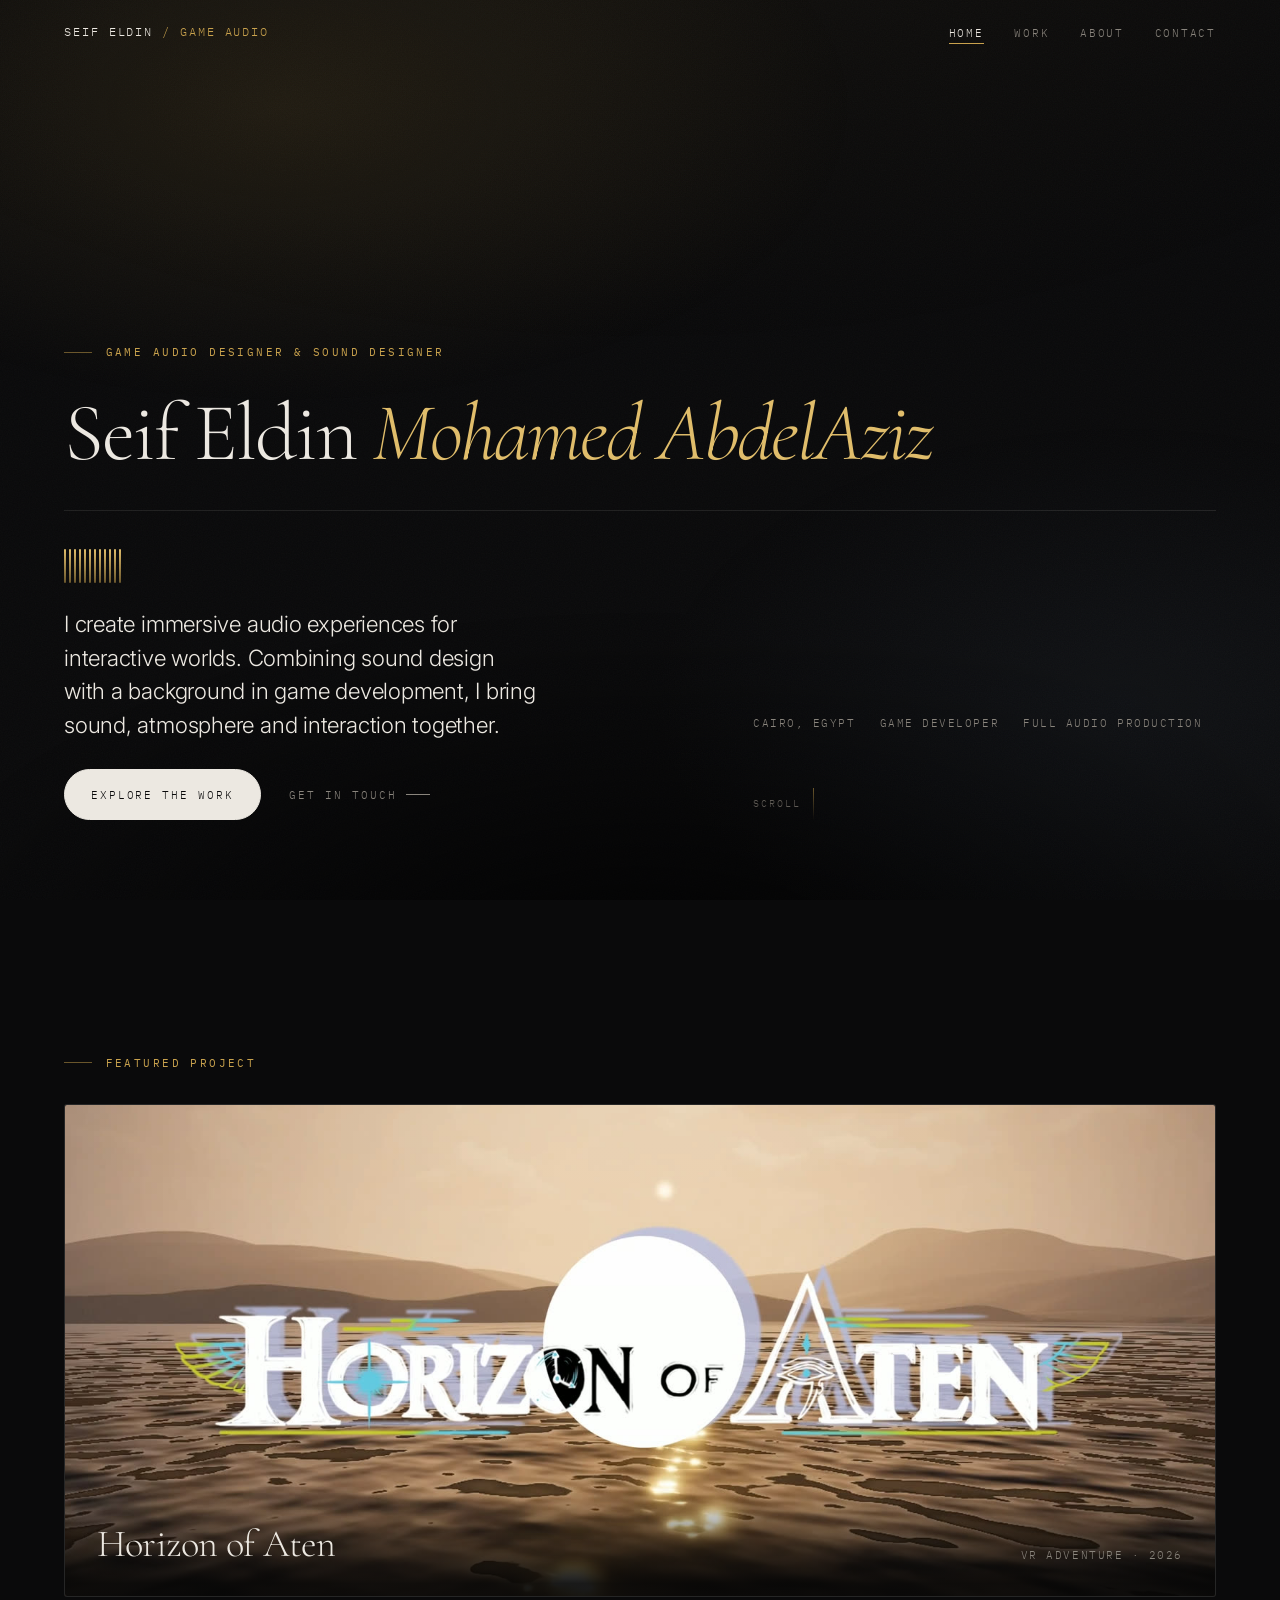
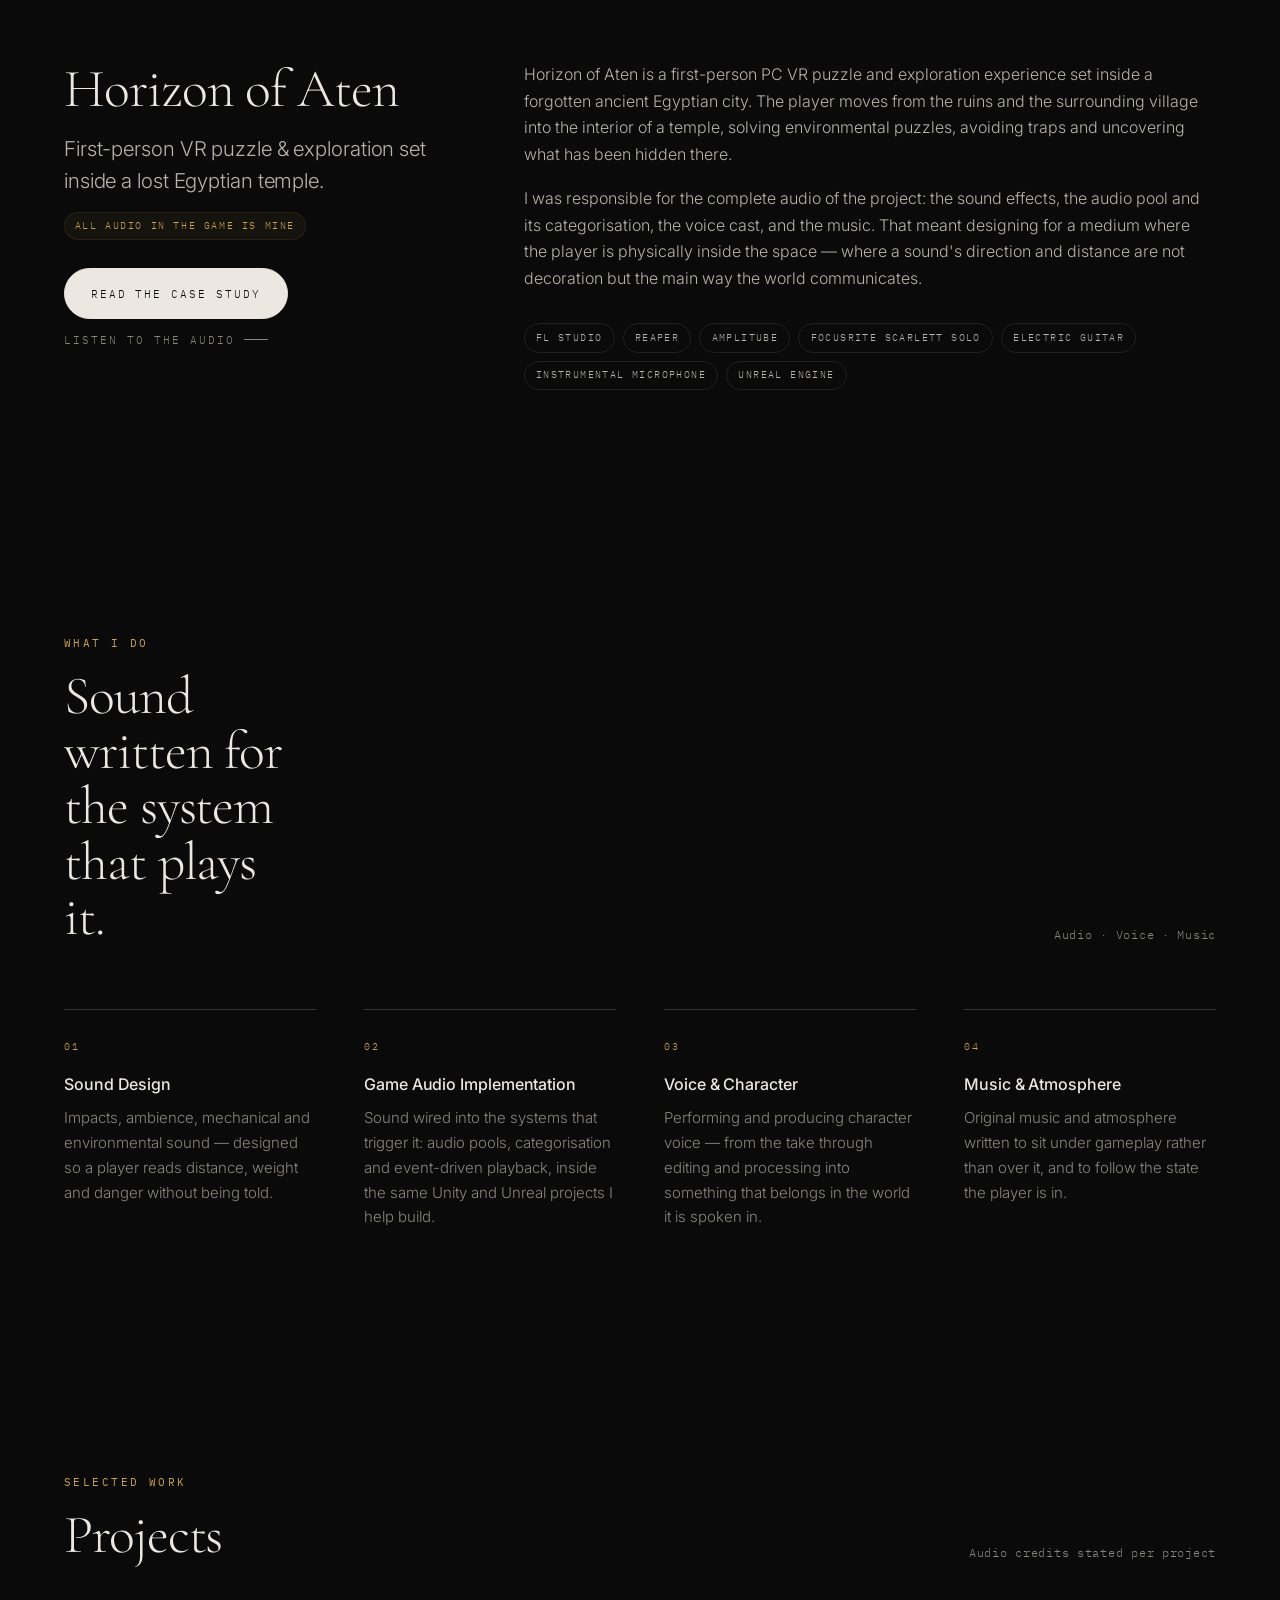
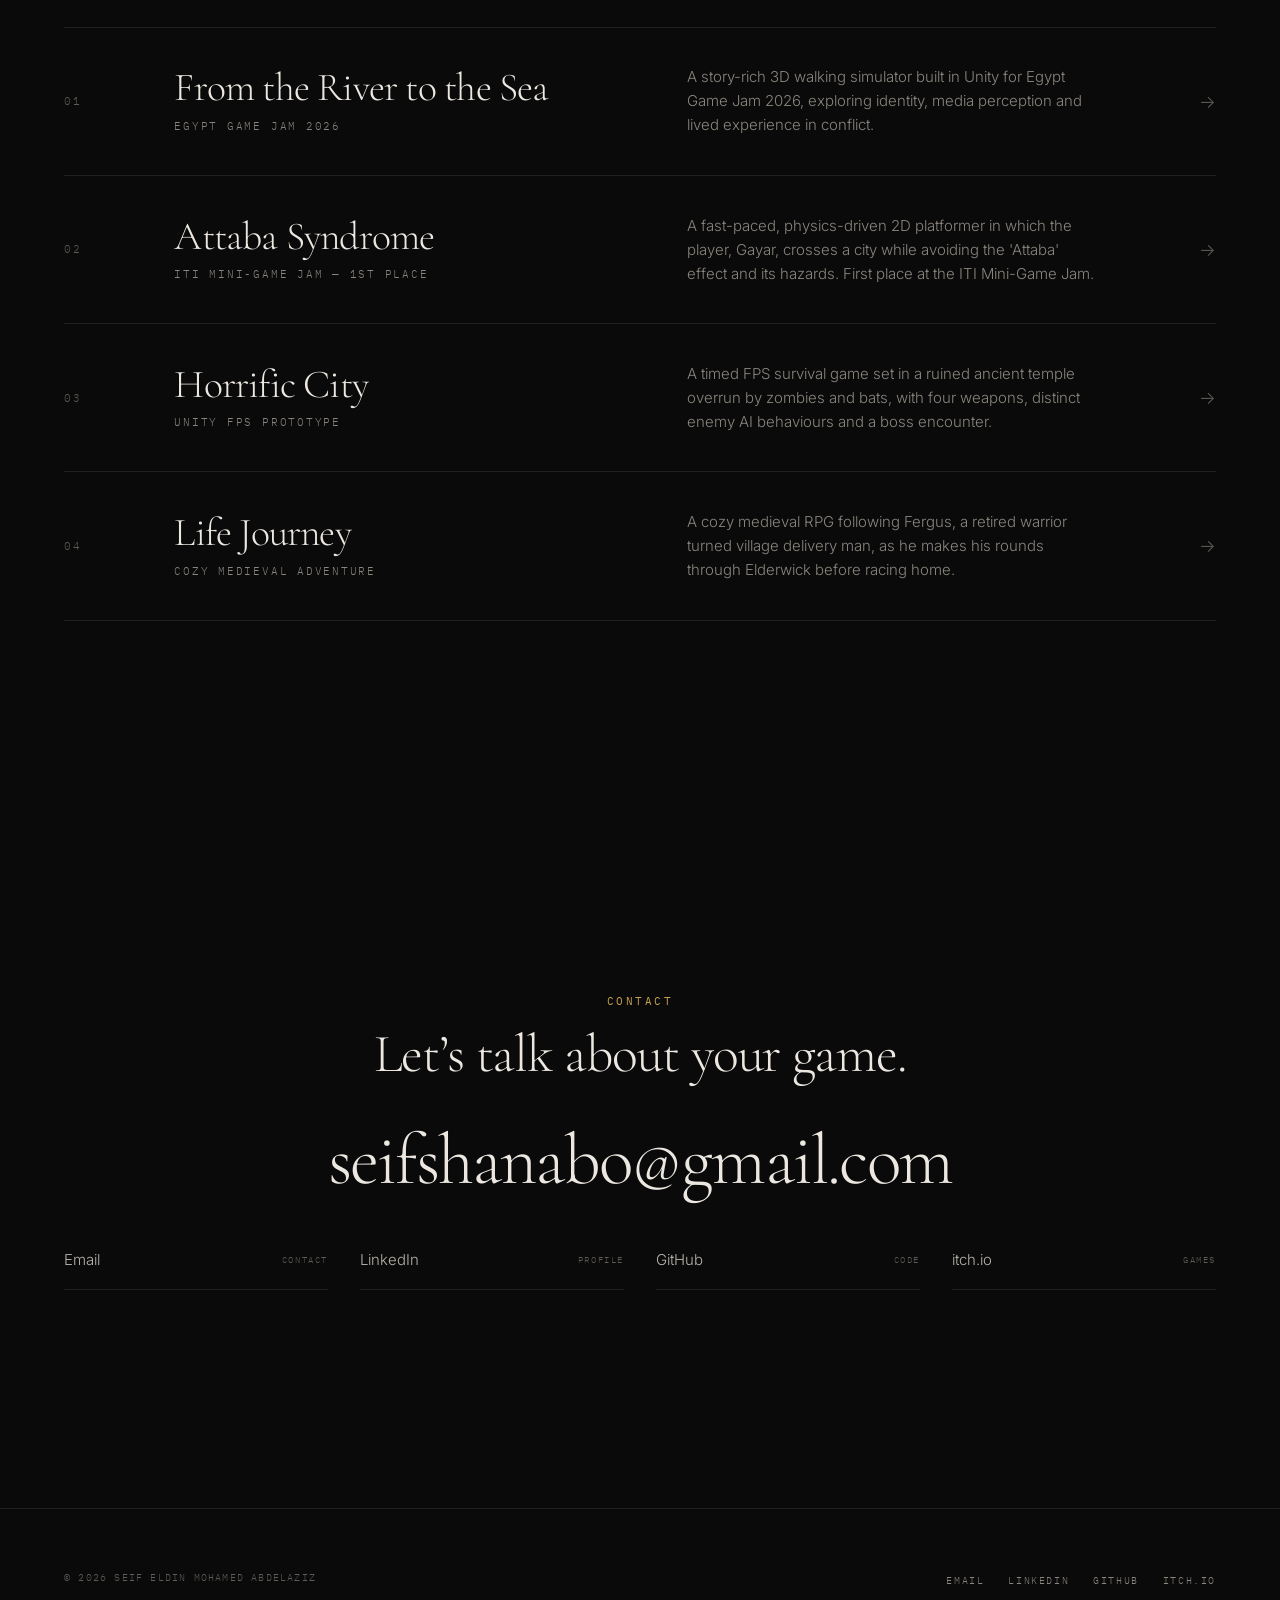
==== commit bd3c3a77: "update 1" ====
--- a/index.html
+++ b/index.html
@@ -5,7 +5,7 @@
 <meta name="viewport" content="width=device-width, initial-scale=1">
 
 <title>Seif Eldin — Game Audio Designer &amp; Sound Designer</title>
-<meta name="description" content="Game Audio Designer and Sound Designer creating immersive sound for interactive worlds. Full audio direction, sound effects, voice and music for the VR adventure Horizons of Aten.">
+<meta name="description" content="Game Audio Designer and Sound Designer creating immersive sound for interactive worlds. Sound design, voice and audio implementation for the VR adventure Horizon of Aten.">
 <meta name="author" content="Seif Eldin Mohamed AbdelAziz">
 <meta name="theme-color" content="#0a0a0b">
 <meta name="robots" content="index, follow">
--- a/assets/css/site.css
+++ b/assets/css/site.css
@@ -662,12 +662,16 @@
   overflow: hidden;
 }
 
-.embed iframe {
+.embed iframe,
+.embed video {
   position: absolute;
   inset: 0;
   width: 100%;
   height: 100%;
   border: 0;
+  display: block;
+  object-fit: contain;
+  background: #000;
 }
 
 /* 08. Project list & cards =============================================== */
